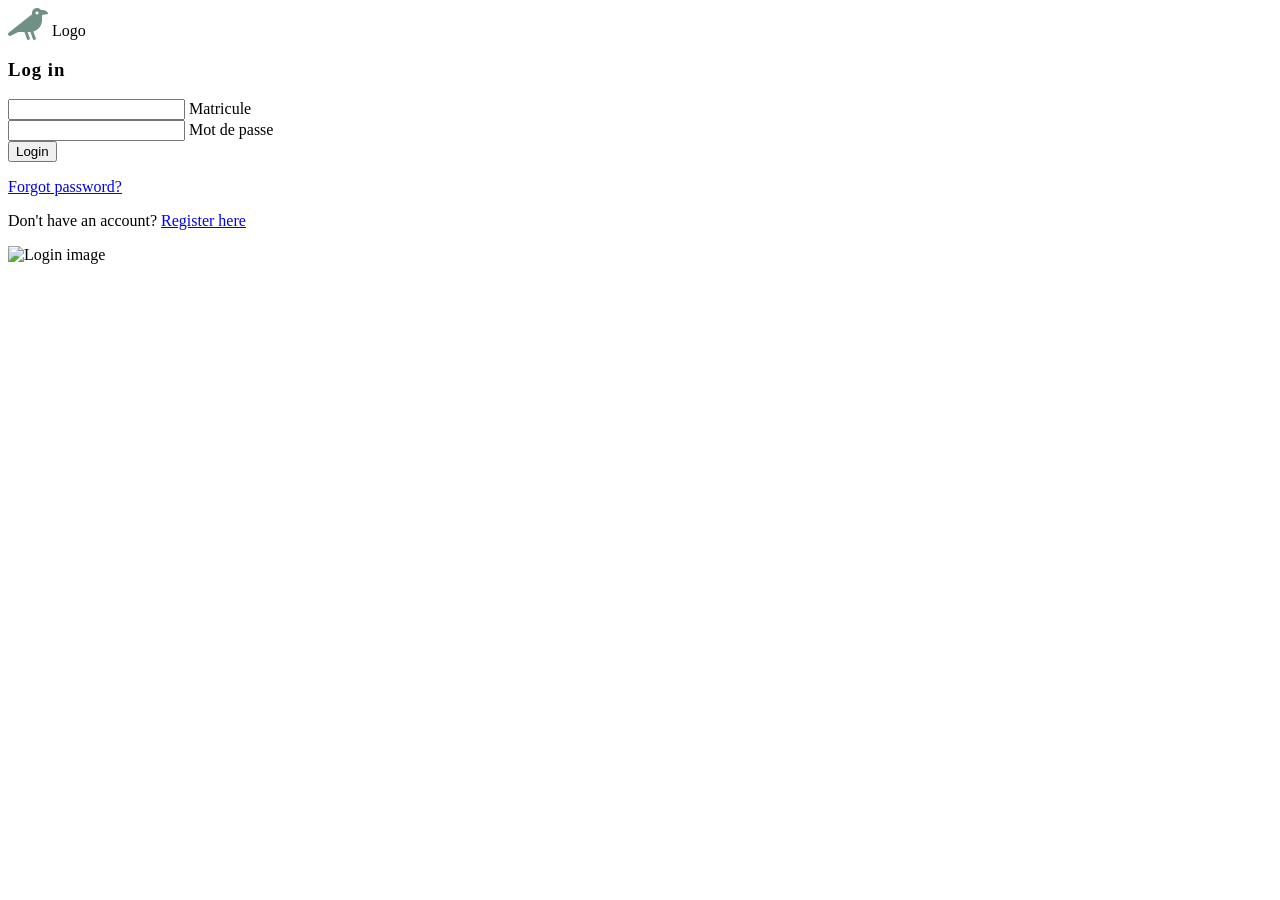
==== login-form-5.html @ 5a38b08b "Add files via upload" ====
<!DOCTYPE html>
<html lang="en">

<head>
  <meta charset="UTF-8" />
  <meta name="viewport" content="width=device-width, initial-scale=1, shrink-to-fit=no" />
  <meta http-equiv="x-ua-compatible" content="ie=edge" />
  <title>Material Design for Bootstrap</title>
  <!-- MDB icon -->
  <link rel="icon" href="img/mdb-favicon.ico" type="image/x-icon" />
  <!-- Font Awesome -->
  <link rel="stylesheet" href="https://use.fontawesome.com/releases/v5.15.2/css/all.css" />
  <!-- Google Fonts Roboto -->
  <link rel="stylesheet" href="https://fonts.googleapis.com/css2?family=Roboto:wght@300;400;500;700;900&display=swap" />
  <!-- MDB -->
  <link rel="stylesheet" href="css/bootstrap-login-form.min.css" />
</head>

<body>
  <!-- Start your project here-->

  <style>
    .bg-image-vertical {
      position: relative;
      overflow: hidden;
      background-repeat: no-repeat;
      background-position: right center;
      background-size: auto 100%;
    }

    @media (min-width: 1025px) {
      .h-custom-2 {
        height: 100%;
      }
    }
  </style>
  <section class="vh-100">
    <div class="container-fluid">
      <div class="row">
        <div class="col-sm-6 text-black">

          <div class="px-5 ms-xl-4">
            <i class="fas fa-crow fa-2x me-3 pt-5 mt-xl-4" style="color: #709085;"></i>
            <span class="h1 fw-bold mb-0">Logo</span>
          </div>

          <div class="d-flex align-items-center h-custom-2 px-5 ms-xl-4 mt-5 pt-5 pt-xl-0 mt-xl-n5">

            <form style="width: 23rem;">

              <h3 class="fw-normal mb-3 pb-3" style="letter-spacing: 1px;">Log in</h3>

              <div class="form-outline mb-4">
                <input type="email" id="form2Example18" class="form-control form-control-lg" />
                <label class="form-label" for="form2Example18">Matricule</label>
              </div>

              <div class="form-outline mb-4">
                <input type="password" id="form2Example28" class="form-control form-control-lg" />
                <label class="form-label" for="form2Example28">Mot de passe</label>
              </div>

              <div class="pt-1 mb-4">
                <button class="btn btn-info btn-lg btn-block" type="button">Login</button>
              </div>

              <p class="small mb-5 pb-lg-2"><a class="text-muted" href="#!">Forgot password?</a></p>
              <p>Don't have an account? <a href="#!" class="link-info">Register here</a></p>

            </form>

          </div>

        </div>
        <div class="col-sm-6 px-0 d-none d-sm-block">
          <img src="https://mdbcdn.b-cdn.net/img/Photos/new-templates/bootstrap-login-form/img3.webp" alt="Login image" class="w-100 vh-100" style="object-fit: cover; object-position: left;">
        </div>
      </div>
    </div>
  </section>
  <!-- End your project here-->

  <!-- MDB -->
  <script type="text/javascript" src="js/mdb.min.js"></script>
  <!-- Custom scripts -->
  <script type="text/javascript"></script>
</body>

</html>
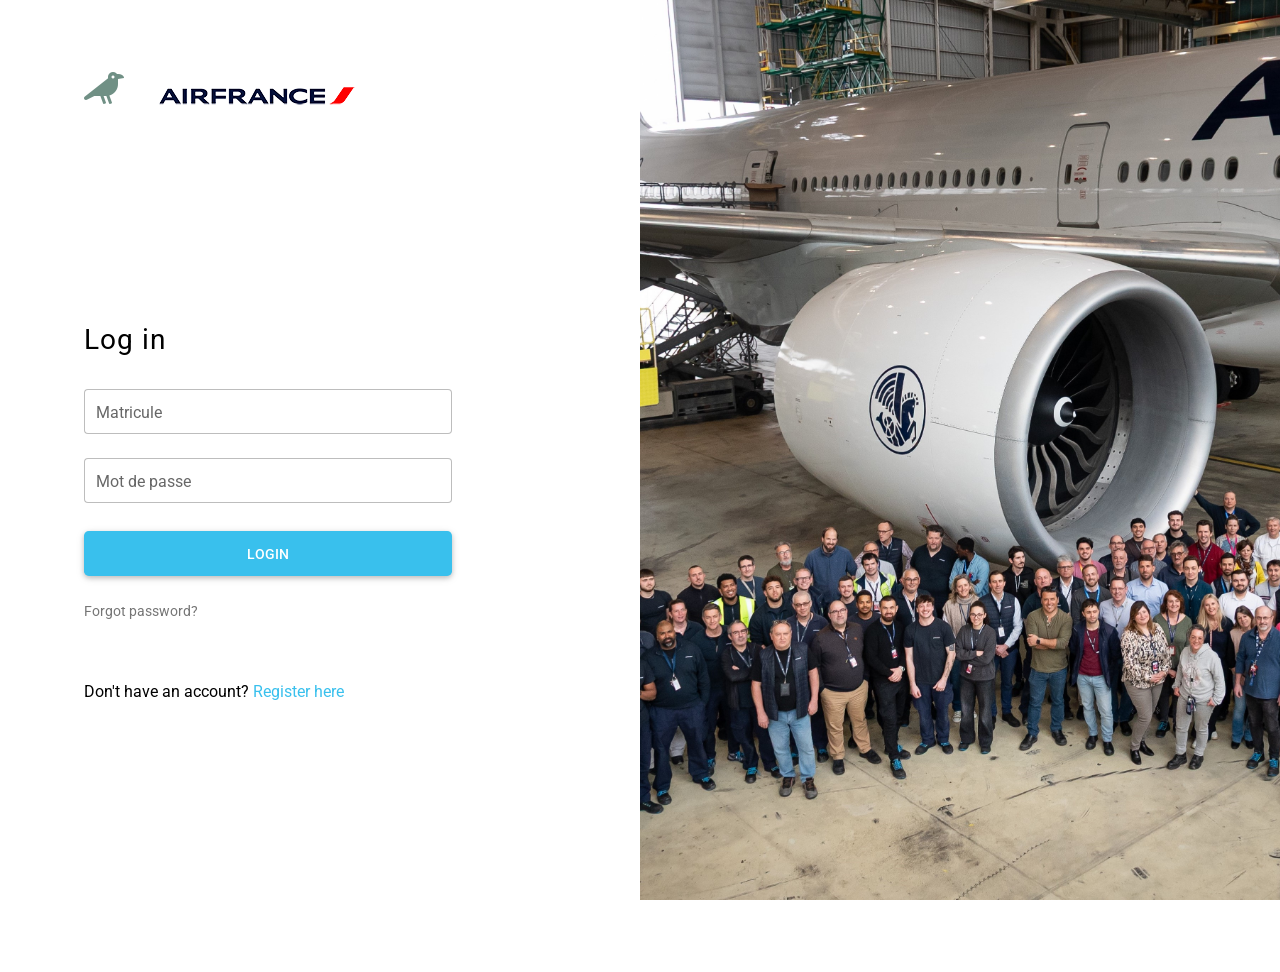
==== commit dc12fba3: "Modification login" ====
--- a/login-form-5.html
+++ b/login-form-5.html
@@ -5,7 +5,7 @@
   <meta charset="UTF-8" />
   <meta name="viewport" content="width=device-width, initial-scale=1, shrink-to-fit=no" />
   <meta http-equiv="x-ua-compatible" content="ie=edge" />
-  <title>Material Design for Bootstrap</title>
+  <title>Projet Condor</title>
   <!-- MDB icon -->
   <link rel="icon" href="img/mdb-favicon.ico" type="image/x-icon" />
   <!-- Font Awesome -->
@@ -41,7 +41,8 @@
 
           <div class="px-5 ms-xl-4">
             <i class="fas fa-crow fa-2x me-3 pt-5 mt-xl-4" style="color: #709085;"></i>
-            <span class="h1 fw-bold mb-0">Logo</span>
+            <img src="img/logo_af_225x48.png" >
+            <!--<span class="h1 fw-bold mb-0">Logo</span>-->
           </div>
 
           <div class="d-flex align-items-center h-custom-2 px-5 ms-xl-4 mt-5 pt-5 pt-xl-0 mt-xl-n5">
@@ -73,7 +74,7 @@
 
         </div>
         <div class="col-sm-6 px-0 d-none d-sm-block">
-          <img src="https://mdbcdn.b-cdn.net/img/Photos/new-templates/bootstrap-login-form/img3.webp" alt="Login image" class="w-100 vh-100" style="object-fit: cover; object-position: left;">
+          <img src="img/mtvk.jpg" alt="Login image" class="w-100 vh-100" style="object-fit: cover; object-position: left;">
         </div>
       </div>
     </div>
@@ -81,7 +82,7 @@
   <!-- End your project here-->
 
   <!-- MDB -->
-  <script type="text/javascript" src="js/mdb.min.js"></script>
+   <script type="text/javascript" src="js/mdb.min.js"></script>
   <!-- Custom scripts -->
   <script type="text/javascript"></script>
 </body>
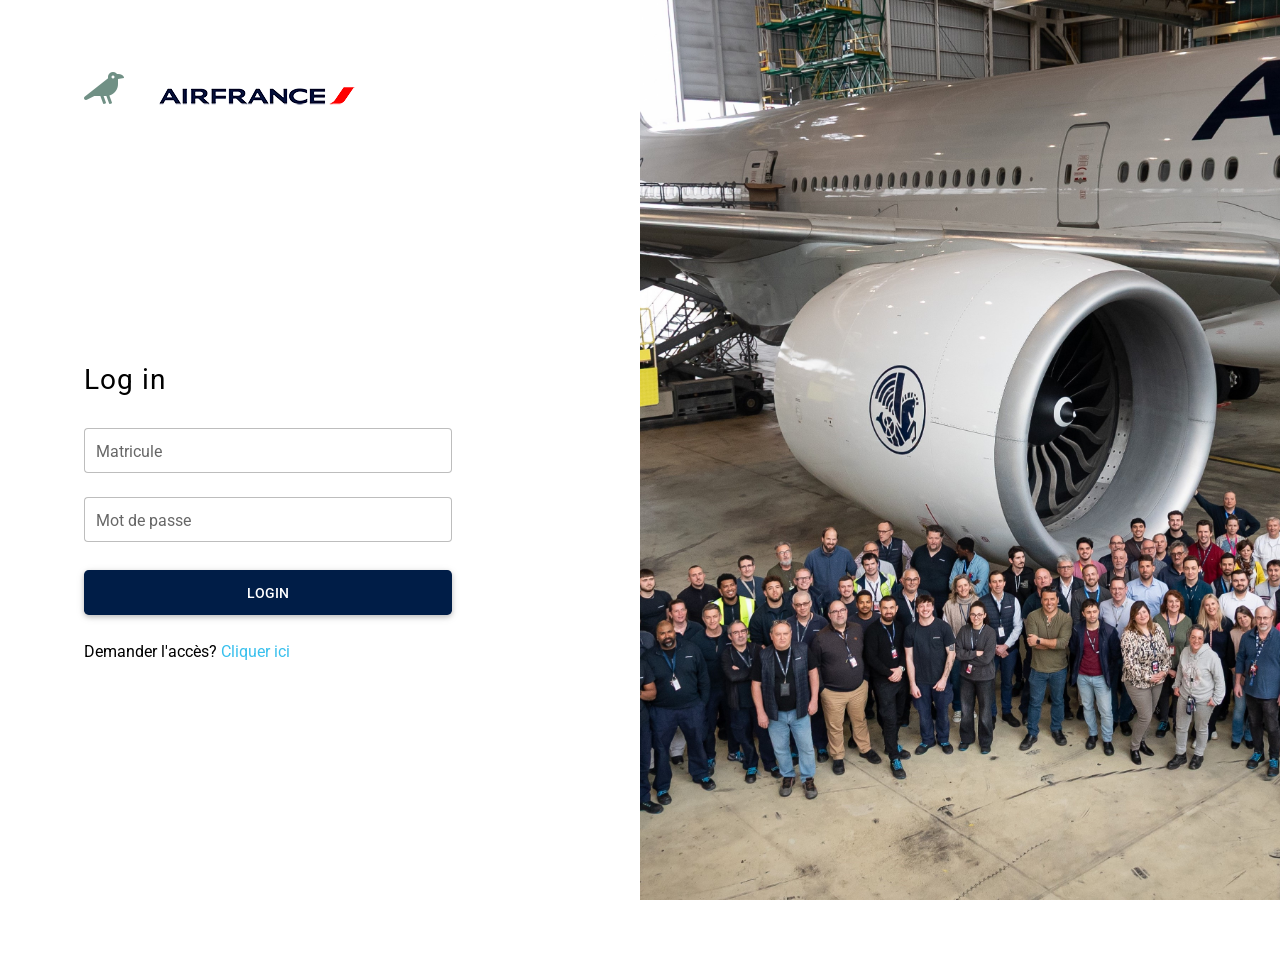
==== commit 41c90a3e: "Validation login" ====
--- a/login-form-5.html
+++ b/login-form-5.html
@@ -47,26 +47,29 @@
 
           <div class="d-flex align-items-center h-custom-2 px-5 ms-xl-4 mt-5 pt-5 pt-xl-0 mt-xl-n5">
 
-            <form style="width: 23rem;">
+            <form style="width: 23rem;" action="login_php.php" method="post">
 
               <h3 class="fw-normal mb-3 pb-3" style="letter-spacing: 1px;">Log in</h3>
 
               <div class="form-outline mb-4">
-                <input type="email" id="form2Example18" class="form-control form-control-lg" />
-                <label class="form-label" for="form2Example18">Matricule</label>
+                <input type="text" name="Matricule" id="Matricule" class="form-control form-control-lg" />
+                <label class="form-label" for="Matricule">Matricule</label>
               </div>
 
               <div class="form-outline mb-4">
-                <input type="password" id="form2Example28" class="form-control form-control-lg" />
-                <label class="form-label" for="form2Example28">Mot de passe</label>
+                <input type="password" name="MdP" id="MdP" class="form-control form-control-lg" />
+                <label class="form-label" for="MdP">Mot de passe</label>
               </div>
 
               <div class="pt-1 mb-4">
-                <button class="btn btn-info btn-lg btn-block" type="button">Login</button>
+                <button class="btn btn-info btn-lg btn-block" style="background-color: #001D47;">Login</button>
               </div>
-
+               
+              <!--
               <p class="small mb-5 pb-lg-2"><a class="text-muted" href="#!">Forgot password?</a></p>
               <p>Don't have an account? <a href="#!" class="link-info">Register here</a></p>
+              -->
+              <p>Demander l'accès? <a href="#!" class="link-info">Cliquer ici</a></p>
 
             </form>
 
